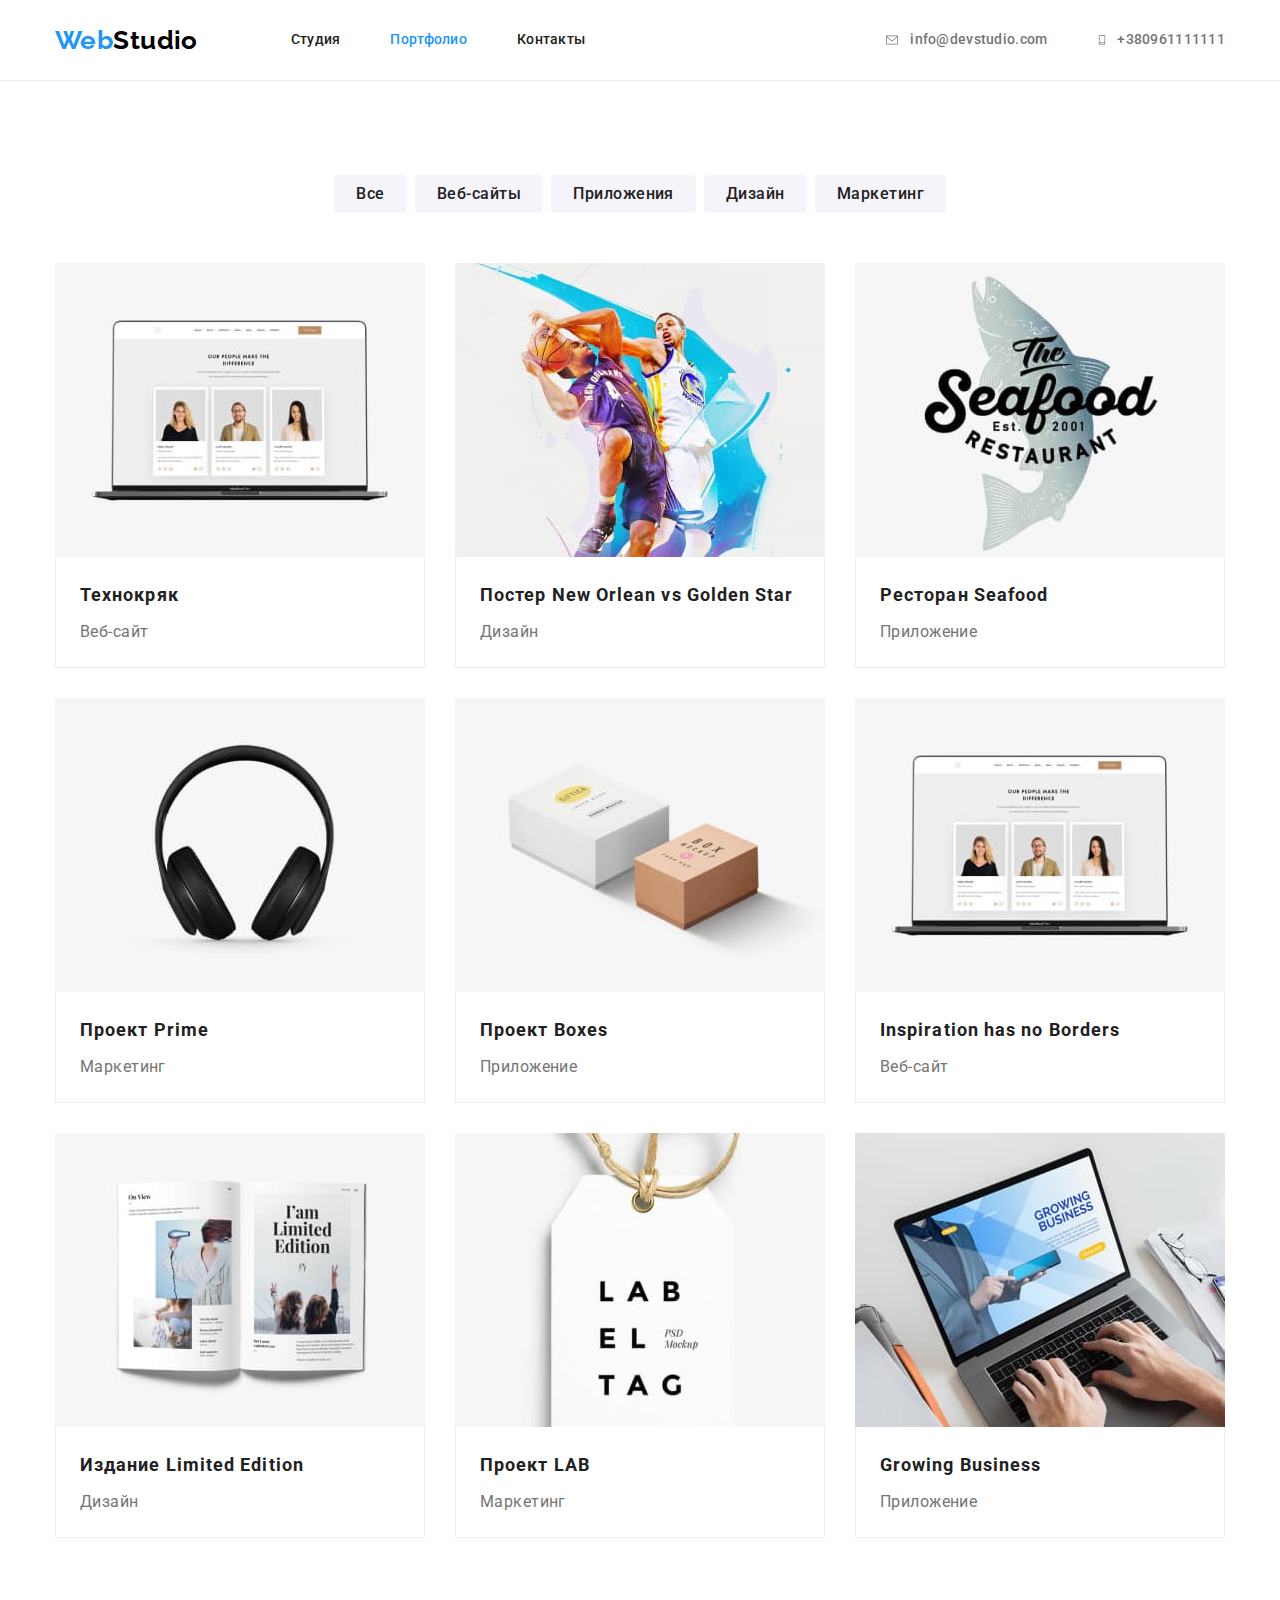
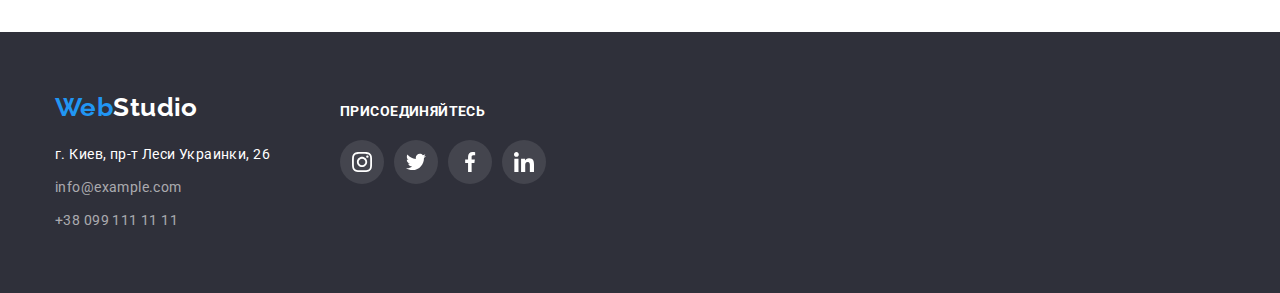
==== portfolio.html @ c9901d90 "add sprite,icons" ====
<!DOCTYPE html>
<html lang="ru">

<head>
    <meta charset="UTF-8" />
    <meta http-equiv="X-UA-Compatible" content="IE=edge" />
    <meta name="viewport" content="width=device-width, initial-scale=1.0" />
    <title>Document</title>
    <link rel="stylesheet"
        href="https://cdnjs.cloudflare.com/ajax/libs/modern-normalize/1.0.0/modern-normalize.min.css" />
    <link rel="stylesheet" href="./styles/styles.css" />
    <link rel="preconnect" href="https://fonts.googleapis.com" />
    <link rel="preconnect" href="https://fonts.gstatic.com" crossorigin />
    <link
        href="https://fonts.googleapis.com/css2?family=Raleway:wght@700&family=Roboto:wght@400;500;700;900&display=swap"
        rel="stylesheet" />
</head>

<body>
    <header class="header">
        <div class="container flex">
            <nav class="main-nav">
                <a class="logo-accent logo link logo-top" href="./index.html">Web<span
                        class="logo link logo-top">Studio</span>
                </a>
                <ul class="list site-nav">
                    <li class="item"><a href="./index.html" class="nav-link link">Студия</a></li>
                    <li class="item"><a href="./portfolio.html" class="nav-link link current">Портфолио</a></li>
                    <li class="item"><a href="./index.html" class="nav-link link">Контакты</a></li>
                </ul>
            </nav>
            <ul class="list contacts">
                <li class="item"><a href="mailto:info@devstudio.com" class="nav-contact link"><svg width="16"
                            height="12" class="icon-header">
                            <use href="./images/symbol-defs.svg#icon-envelope"></use>
                        </svg>info@devstudio.com</a>
                </li>
                <li class="item"><a href="tel:+380961111111" class="nav-contact link"><svg width="10" height="16"
                            class="icon-header">
                            <use href="./images/symbol-defs.svg#icon-smartphone"></use>
                        </svg>+380961111111</a></li>
            </ul>
        </div>
    </header>
    <main>
        <section class="section">
            <div class="container">
                <h1 class="visually-hidden">Наши проекты</h1>
                <ul class="list btn-list">
                    <li class="btn-item"><button type="button" class="filter-btn btn">Все</button>
                    </li>
                    <li class="btn-item"><button type="button" class="filter-btn btn">Веб-сайты</button>
                    </li>
                    <li class="btn-item"><button type="button" class="filter-btn btn">Приложения</button>
                    </li>
                    <li class="btn-item"><button type="button" class="filter-btn btn">Дизайн</button>
                    </li>
                    <li class="btn-item"><button type="button" class="filter-btn btn">Маркетинг</button>
                    </li>
                </ul>
                <ul class="list card-list">
                    <li class="card-item"> <a><img src="./images/web-site.jpg" alt="Страница сайта" width="370"
                                class="card">
                            <div class="card-desc">
                                <h2 class="card-title">Технокряк</h2>
                                <p class="card-text">Веб-сайт</p>
                        </a>
            </div>
            </li>
            <li class="card-item"> <a><img src="./images/poster-with-basketbollers.jpg" alt="Постер с баскетболистами"
                        width="370" class="card">
                    <div class="card-desc">
                        <h2 class="card-title">Постер <span lang="en">New Orlean vs Golden Star</span>
                        </h2>
                        <p class="card-text">Дизайн</p>
                </a>
                </div>
            </li>
            <li class="card-item"> <a><img src="./images/emblem-of-restaurant.jpg" alt="Эмблема ресторана морской еды"
                        width="370" class="card">
                    <div class="card-desc">
                        <h2 class="card-title">Ресторан <span lang="en">Seafood</span>
                        </h2>
                        <p class="card-text">Приложение</p>
                </a>
                </div>
            </li>
            <li class="card-item"> <a><img src="./images/headphones.jpg" alt="Наушники" width="370" class="card">
                    <div class="card-desc">
                        <h2 class="card-title">Проект <span lang="en">Prime</span>
                        </h2>
                        <p class="card-text">Маркетинг</p>
                </a>
                </div>
            </li>
            <li class="card-item"> <a><img src="./images/boxes.jpg" alt="Две коробки" width="370" class="card">
                    <div class="card-desc">
                        <h2 class="card-title">Проект <span lang="en">Boxes</span>
                        </h2>
                        <p class="card-text">Приложение</p>
                </a>
                </div>
            </li>
            <li class="card-item"> <a><img src="./images/web-site.jpg" alt="Монитор с картой мира" width="370"
                        class="card">
                    <div class="card-desc">
                        <h2 class="card-title" lang="en">Inspiration has no Borders</h2>
                        <p class="card-text">Веб-сайт</p>
                </a>
                </div>
            </li>
            <li class="card-item"> <a><img src=" ./images/limited-edition.jpg" alt="Развернутый журнал" width="370"
                        class="card">
                    <div class="card-desc">
                        <h2 class="card-title">Издание <span lang="en">Limited Edition</span>
                        </h2>
                        <p class="card-text">Дизайн</p>
                </a>
                </div>
            </li>
            <li class="card-item"> <a><img src="./images/project-lab.jpg" alt="Бирка с надписью" width="370"
                        class="card">
                    <div class="card-desc">
                        <h2 class="card-title">Проект <span lang="en">LAB</span>
                        </h2>
                        <p class="card-text">Маркетинг</p>
                </a>
                </div>
            </li>
            <li class="card-item"><a><img src="./images/business.jpg" alt="Главная страница приложения в ноутбуке"
                        width="370" class="card">
                    <div class="card-desc">
                        <h2 lang="en" class="card-title">Growing Business</h2>
                        <p class="card-text">Приложение</p>
                </a>
                </div>
            </li>
            </ul>
            </div>
        </section>
    </main>
    <footer class="footer">
        <div class="container">
            <div class="address-section">
                <a href="./index.html" lang="en" class="logo-footer link">Web<span class="footer-logo">Studio</span></a>
                <address>
                    <ul class="list">
                        <li class="list-item">
                            <a href="https://goo.gl/maps/A3jN7ZT46rbYVK1a7" target="_blank"
                                rel="noopener nofollow noreferrer" class="maps link">г. Киев, пр-т Леси Украинки, 26</a>
                        </li>
                        <li class="list-item">
                            <a href="mailto:info@example.com" class="link-footer link">info@example.com</a>
                        </li>
                        <li class="list-item">
                            <a href="tel:+380991111111" class="link-footer link">+38 099 111 11 11</a>
                        </li>
                    </ul>
                </address>
            </div>
            <div class="join-section">
                <p class="join-text">присоединяйтесь</p>
                <ul class="footer-soc-list list">
                    <li class="footer-soc-icon">
                        <a href="" class="footer-soc-link">
                            <svg class="icon-footer" width="20" height="20">
                                <use href="./images/symbol-defs.svg#icon-instagram"></use>
                            </svg>
                        </a>
                    </li>
                    <li class="footer-soc-icon">
                        <a href="" class="footer-soc-link">
                            <svg class="icon-footer" width="20" height="20">
                                <use href="./images/symbol-defs.svg#icon-twitter"></use>
                            </svg>
                        </a>
                    </li>
                    <li class="footer-soc-icon">
                        <a href="" class="footer-soc-link">
                            <svg class="icon-footer" width="20" height="20">
                                <use href="./images/symbol-defs.svg#icon-facebook"></use>
                            </svg>
                        </a>
                    </li>
                    <li class="footer-soc-icon">
                        <a href="" class="footer-soc-link">
                            <svg class="icon-footer" width="20" height="20">
                                <use href="./images/symbol-defs.svg#icon-linkedin"></use>
                            </svg>
                        </a>
                    </li>
                </ul>
            </div>
        </div>
    </footer>
</body>

</html>
---- styles/styles.css ----
:root {
  --title-text-color: #212121;
  --btn-text-color: #212121;
  --action-text-color: #2196f3;
  --main-text-color: #757575;
  --accent-color: #2196f3;
  --background: #2f303a;
  --background-btn-color: #f5f4fa;
  --hero-text-color: #ffffff;
  --icon-color: #afb1b8;
}
body {
  font-family: 'Roboto', sans-serif;
  color: var(--main-text-color);
  background-color: #ffffff;
  font-size: 14px;
  letter-spacing: 0.03em;
}
p,
h1,
h2,
h3,
h4,
h5,
h6 {
  margin: 0;
}
img {
  display: block;
  max-width: 100%;
  height: auto;
}
address {
  font-style: normal;
}
.section {
  padding-top: 94px;
  padding-bottom: 94px;
}
.container {
  width: 1200px;
  margin: 0 auto;
  padding: 0 15px;
}
.link {
  text-decoration: none;
}
.list {
  padding: 0;
  margin: 0;
  list-style: none;
}
.btn {
  cursor: pointer;
  display: inline-block;
  text-align: center;
  border-radius: 4px;
  border: none;
}
/* --------HEADER-------- */
.container.flex {
  display: flex;
}
.logo {
  display: inline-block;

  font-family: 'Raleway', sans-serif;
  font-weight: 700;
  font-size: 26px;
  line-height: 1.19;
  color: #000000;
}
.logo-accent {
  color: var(--accent-color);
}
.header {
  border-bottom: 1px solid #ececec;
}
.main-nav {
  display: flex;
  align-items: center;
}
.site-nav {
  display: flex;
  margin-left: 93px;
}
.site-nav .item:not(:last-child) {
  margin-right: 50px;
}
.nav-link,
.nav-contact {
  display: flex;
  padding-top: 32px;
  padding-bottom: 32px;
  align-items: center;

  color: #212121;

  font-weight: 500;
  font-size: 14px;
  line-height: 1.14;
  letter-spacing: 0.02em;
}
.nav-contact {
  color: #757575;
}
.icon-header {
  margin-right: 10px;
  fill: currentColor;
}
.icon-header:hover {
  color: var(--accent-color);
}
.nav-link:hover,
.nav-link:focus,
.nav-contact:hover,
.nav-contact:focus {
  color: var(--action-text-color);
}
.current {
  color: var(--action-text-color);
}
.contacts {
  display: flex;
  margin-left: auto;
}
.contacts .item:not(:last-child) {
  margin-right: 50px;
}

/* --------BODY-HERO-------- */
.hero {
  padding-top: 200px;
  padding-bottom: 200px;

  background-color: var(--background);
  background-image: linear-gradient(to right, rgba(47, 48, 58, 0.4), rgba(47, 48, 58, 0.4)),
    url(../images/hero-background.jpg);
  background-repeat: no-repeat;
  background-position: center;
  background-size: cover;
  text-align: center;
}
.hero-title {
  margin: 0 auto 30px auto;
  width: 696px;

  color: var(--hero-text-color);

  font-weight: 900;
  font-size: 44px;
  line-height: 1.36;
  letter-spacing: 0.06em;
  text-transform: uppercase;
}
.hero-btn {
  min-width: 200px;
  padding: 10px 32px;

  color: var(--hero-text-color);
  background-color: var(--accent-color);

  font-family: inherit;
  font-weight: 700;
  font-size: 16px;
  line-height: 1.88;
  letter-spacing: 0.06em;
}
.hero-btn:hover,
.hero-btn:focus {
  background-color: #188ce8;
}
/* --------BODY-FEATURES-------- */
.visually-hidden {
  position: absolute;
  width: 1px;
  height: 1px;
  margin: -1px;
  border: 0;
  padding: 0;

  white-space: nowrap;
  clip-path: inset(100%);
  clip: rect(0 0 0 0);
  overflow: hidden;
}
.features-icon {
  display: flex;
  justify-content: center;
  align-items: center;
  margin-bottom: 30px;
  background-color: var(--background-btn-color);
  width: 270px;
  height: 120px;
  border-radius: 4px;
}

.features-title {
  margin-bottom: 10px;

  color: var(--title-text-color);

  font-size: 14px;
  line-height: 1.14;
  text-transform: uppercase;
}
.features-text {
  font-size: 14px;
  line-height: 1.71;
  color: var(--main-text-color);
}
.features-list {
  display: flex;
}
.features-item {
  width: 270px;
}
.features-item:not(:last-child) {
  margin-right: 30px;
}
/* --------BODY-ACTIVITIES-------- */
.activities {
  padding-bottom: 94px;
}
.activities-title {
  margin-bottom: 50px;

  color: var(--title-text-color);

  font-size: 36px;
  line-height: 1.16;
  text-align: center;
}
.activities-list {
  display: flex;
}
.activities-item:not(:last-child) {
  margin-right: 30px;
}
/* --------BODY-TEAM-------- */
.team {
  background-color: #f5f4fa;
}
.team-title {
  margin-bottom: 50px;

  color: var(--title-text-color);

  font-size: 36px;
  line-height: 1.18;
  text-align: center;
}
.team-member {
  margin-bottom: 10px;

  color: var(--title-text-color);

  font-weight: 500;
  font-size: 16px;
  line-height: 1.18;
}
.team-text {
  color: var(--main-text-color);

  font-size: 16px;
  line-height: 1.18;
  margin-bottom: 16px;
}
.team-desc {
  padding-top: 30px;
  padding-bottom: 30px;

  width: 270px;
  text-align: center;
}
.team-list {
  display: flex;
}
.team-item:not(:last-child) {
  margin-right: 30px;
}
.team-item {
  background-color: var(--hero-text-color);
  box-shadow: 0px 1px 3px rgba(0, 0, 0, 0.12), 0px 1px 1px rgba(0, 0, 0, 0.14),
    0px 2px 1px rgba(0, 0, 0, 0.2);

  border-radius: 0px 0px 4px 4px;
}
.team-soc-list {
  display: flex;
  justify-content: center;
}
.team-soc-icon:not(:last-child) {
  margin-right: 10px;
}
.team-soc-link {
  display: flex;
  align-items: center;
  justify-content: center;

  color: var(--icon-color);

  width: 44px;
  height: 44px;
  border-radius: 50%;
}
.icon-team {
  fill: currentColor;
}
.team-soc-link:hover,
.team-soc-link:focus {
  color: var(--background-btn-color);
  background-color: var(--accent-color);
}
/* --------CLIENTS-------- */
.section-clients {
  padding-top: 94px;
  padding-bottom: 94px;
}
.clients-title {
  margin-bottom: 50px;

  color: var(--title-text-color);

  font-size: 36px;
  line-height: 42px;
  text-align: center;
  letter-spacing: 0.03em;
}
.clients-list {
  display: flex;
  justify-content: center;
}
.icon-clients {
  fill: currentColor;
}
.clients-item {
  display: flex;
  align-items: center;
  justify-content: center;
  color: #afb1b8;
  width: 170px;
  height: 92px;
  border: 1px solid #afb1b8;
  border-radius: 4px;
}
.clients-item:not(:last-child) {
  margin-right: 30px;
}
.clients-item:hover,
.clients-item:focus {
  border-color: var(--accent-color);
  color: var(--accent-color);
}
/* --------FOOTER-------- */
.footer {
  padding-top: 60px;
  padding-bottom: 60px;

  background-color: var(--background);
}
.footer > .container {
  display: flex;
  align-items: baseline;
}
.logo-footer {
  display: inline-block;
  margin-bottom: 20px;

  color: var(--accent-color);

  font-family: 'Raleway';
  font-weight: 700;
  font-size: 26px;
  line-height: 1.19;
}
.footer-logo {
  color: var(--hero-text-color);
}

.maps {
  color: var(--hero-text-color);

  line-height: 1.71;
  font-style: normal;
}
.maps:hover,
.maps:focus {
  color: var(--accent-color);
}
.link-footer {
  color: rgba(255, 255, 255, 0.6);

  line-height: 1.71;
  font-style: normal;
}
.link-footer:hover,
.link-footer:focus {
  color: var(--accent-color);
}
.list-item:not(:last-child) {
  margin-bottom: 9px;
}
/* --------FOOTER-JOIN-------- */
.join-section {
  margin-left: 70px;
}
.join-text {
  margin-bottom: 20px;

  color: var(--hero-text-color);

  font-weight: 700;
  font-size: 14px;
  line-height: 1.14;
  letter-spacing: 0.03em;
  text-transform: uppercase;
}
.footer-soc-list {
  display: flex;
  justify-content: center;
}
.footer-soc-icon:not(:last-child) {
  margin-right: 10px;
}
.footer-soc-link {
  display: flex;
  align-items: center;
  justify-content: center;

  color: var(--hero-text-color);
  background-color: rgba(255, 255, 255, 0.1);

  width: 44px;
  height: 44px;
  border-radius: 50%;
}
.icon-footer {
  fill: currentColor;
}
.footer-soc-link:hover,
.footer-soc-link:focus {
  background-color: var(--accent-color);
}
/* --------PRODUCTS-------- */
.filter-btn {
  padding: 6px 22px;

  color: var(--btn-text-color);
  background-color: var(--background-btn-color);

  font-family: inherit;
  font-weight: 500;
  font-size: 16px;
  line-height: 1.62;
  letter-spacing: 0.03em;
  min-width: 73px;
}
.filter-btn:hover,
.filter-btn:focus {
  color: var(--hero-text-color);
  background-color: var(--accent-color);
}
.btn-list {
  display: flex;
  justify-content: center;
  margin-bottom: 50px;
}
.btn-item:not(:last-child) {
  margin-right: 8px;
}
.card-list {
  display: flex;
  flex-wrap: wrap;
}
.card-item {
  margin-right: 30px;
  margin-bottom: 30px;

  width: 370px;
}
.card-item:nth-child(3n) {
  margin-right: 0;
}
.card-item:nth-last-child(-n + 3) {
  margin-bottom: 0;
}
.card-desc {
  padding: 20px 24px 20px 24px;
  border: 1px solid #eeeeee;
  border-top: none;
}
.card-title {
  margin-bottom: 4px;

  color: var(--title-text-color);

  font-size: 18px;
  line-height: 2;
  letter-spacing: 0.06em;
}
.card-text {
  color: var(--main-text-color);

  font-size: 16px;
  line-height: 1.88;
}
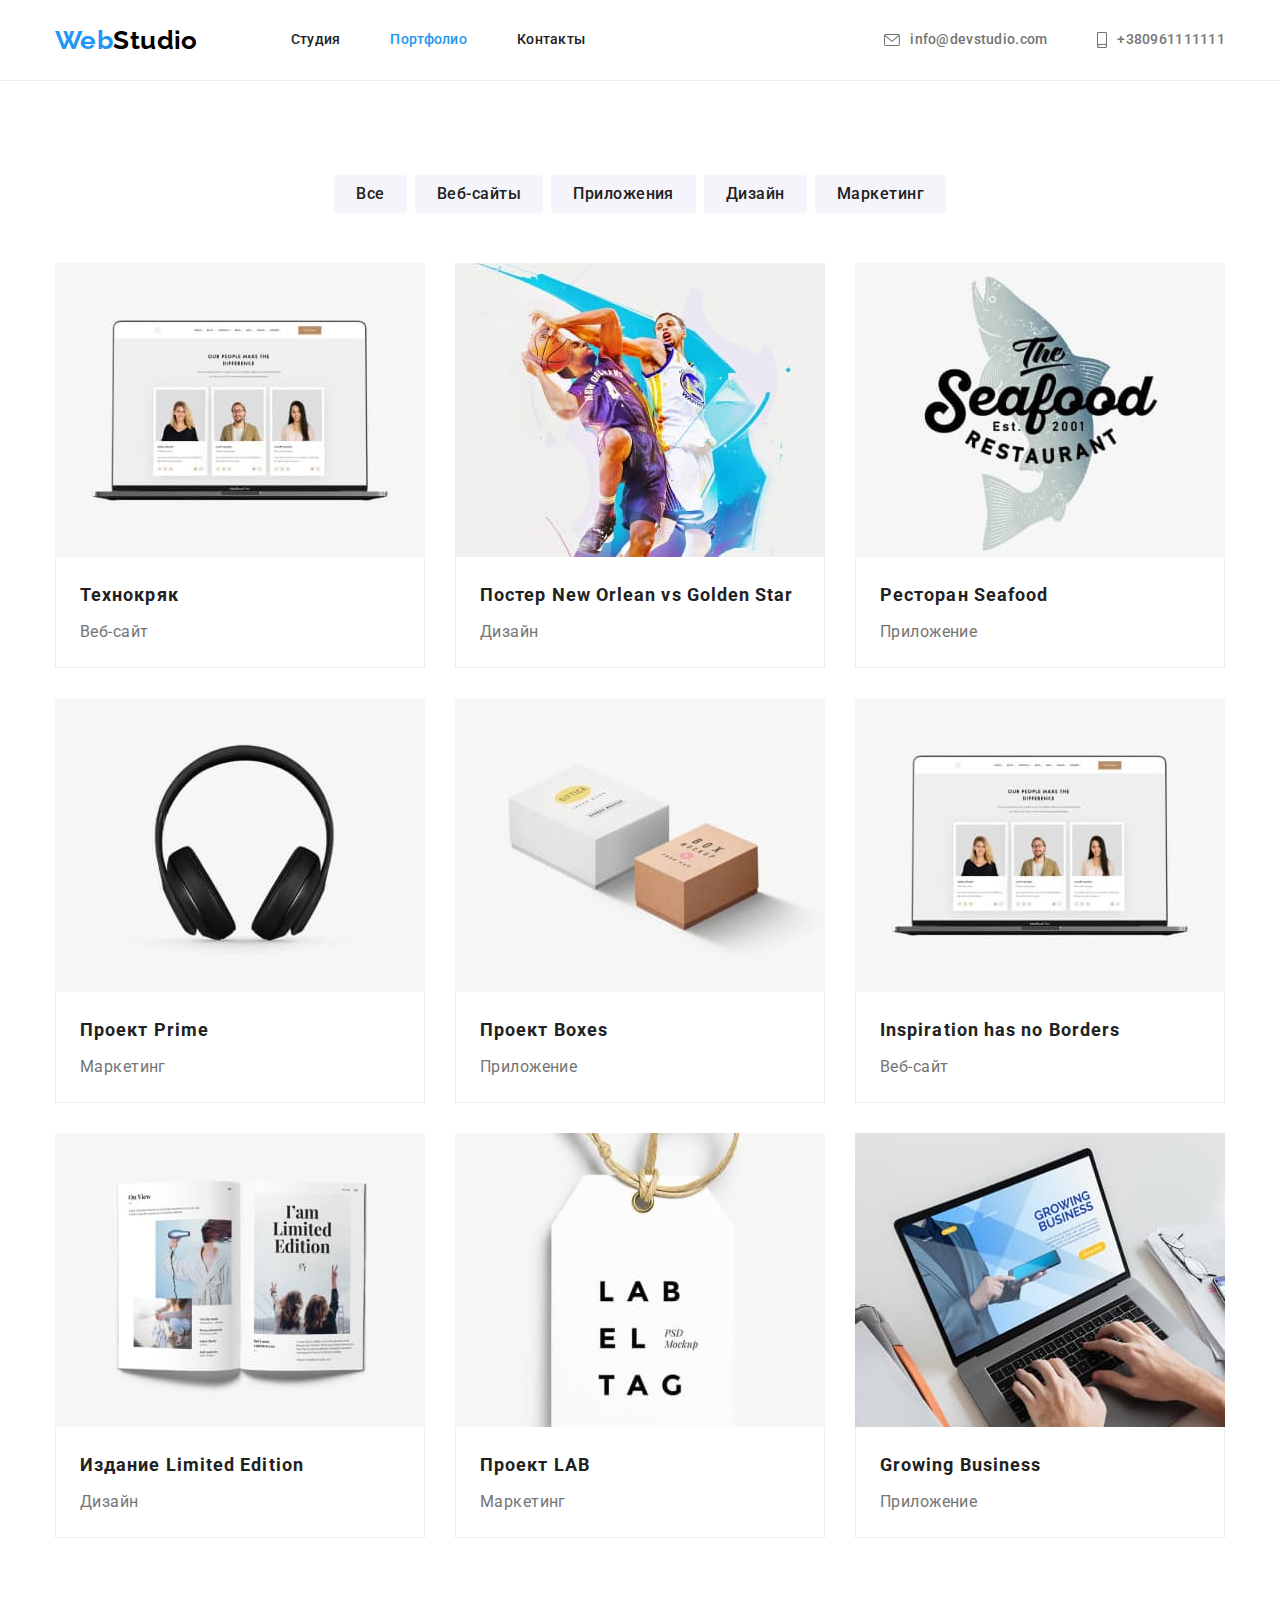
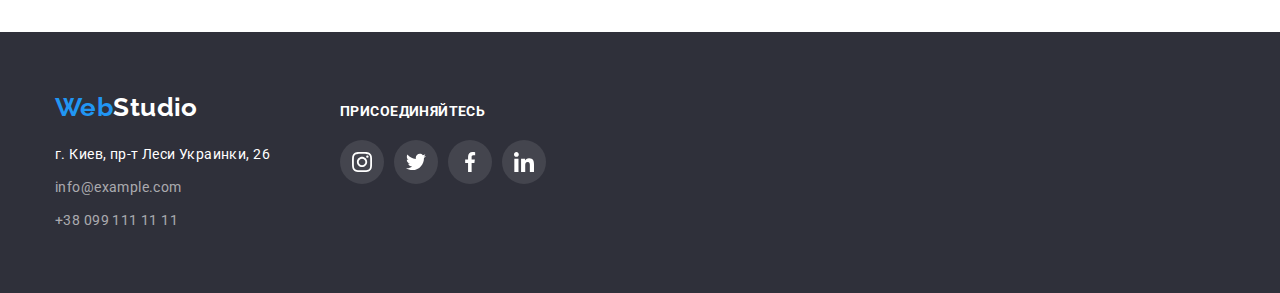
==== commit ad270306: "add focus" ====
--- a/portfolio.html
+++ b/portfolio.html
@@ -59,83 +59,85 @@
                     </li>
                 </ul>
                 <ul class="list card-list">
-                    <li class="card-item"> <a><img src="./images/web-site.jpg" alt="Страница сайта" width="370"
-                                class="card">
+                    <li class="card-item"> <a href="" class="link"><img src="./images/web-site.jpg" alt="Страница сайта"
+                                width="370" class="card">
                             <div class="card-desc">
                                 <h2 class="card-title">Технокряк</h2>
                                 <p class="card-text">Веб-сайт</p>
-                        </a>
-            </div>
-            </li>
-            <li class="card-item"> <a><img src="./images/poster-with-basketbollers.jpg" alt="Постер с баскетболистами"
-                        width="370" class="card">
-                    <div class="card-desc">
-                        <h2 class="card-title">Постер <span lang="en">New Orlean vs Golden Star</span>
-                        </h2>
-                        <p class="card-text">Дизайн</p>
-                </a>
-                </div>
-            </li>
-            <li class="card-item"> <a><img src="./images/emblem-of-restaurant.jpg" alt="Эмблема ресторана морской еды"
-                        width="370" class="card">
-                    <div class="card-desc">
-                        <h2 class="card-title">Ресторан <span lang="en">Seafood</span>
-                        </h2>
-                        <p class="card-text">Приложение</p>
-                </a>
-                </div>
-            </li>
-            <li class="card-item"> <a><img src="./images/headphones.jpg" alt="Наушники" width="370" class="card">
-                    <div class="card-desc">
-                        <h2 class="card-title">Проект <span lang="en">Prime</span>
-                        </h2>
-                        <p class="card-text">Маркетинг</p>
-                </a>
-                </div>
-            </li>
-            <li class="card-item"> <a><img src="./images/boxes.jpg" alt="Две коробки" width="370" class="card">
-                    <div class="card-desc">
-                        <h2 class="card-title">Проект <span lang="en">Boxes</span>
-                        </h2>
-                        <p class="card-text">Приложение</p>
-                </a>
-                </div>
-            </li>
-            <li class="card-item"> <a><img src="./images/web-site.jpg" alt="Монитор с картой мира" width="370"
-                        class="card">
-                    <div class="card-desc">
-                        <h2 class="card-title" lang="en">Inspiration has no Borders</h2>
-                        <p class="card-text">Веб-сайт</p>
-                </a>
-                </div>
-            </li>
-            <li class="card-item"> <a><img src=" ./images/limited-edition.jpg" alt="Развернутый журнал" width="370"
-                        class="card">
-                    <div class="card-desc">
-                        <h2 class="card-title">Издание <span lang="en">Limited Edition</span>
-                        </h2>
-                        <p class="card-text">Дизайн</p>
-                </a>
-                </div>
-            </li>
-            <li class="card-item"> <a><img src="./images/project-lab.jpg" alt="Бирка с надписью" width="370"
-                        class="card">
-                    <div class="card-desc">
-                        <h2 class="card-title">Проект <span lang="en">LAB</span>
-                        </h2>
-                        <p class="card-text">Маркетинг</p>
-                </a>
-                </div>
-            </li>
-            <li class="card-item"><a><img src="./images/business.jpg" alt="Главная страница приложения в ноутбуке"
-                        width="370" class="card">
-                    <div class="card-desc">
-                        <h2 lang="en" class="card-title">Growing Business</h2>
-                        <p class="card-text">Приложение</p>
-                </a>
-                </div>
-            </li>
-            </ul>
+                            </div>
+                        </a>
+                    </li>
+                    <li class="card-item"> <a href="" class="link"><img src="./images/poster-with-basketbollers.jpg"
+                                alt="Постер с баскетболистами" width="370" class="card">
+                            <div class="card-desc">
+                                <h2 class="card-title">Постер <span lang="en">New Orlean vs Golden Star</span>
+                                </h2>
+                                <p class="card-text">Дизайн</p>
+                            </div>
+                        </a>
+                    </li>
+                    <li class="card-item"> <a href="" class="link"><img src="./images/emblem-of-restaurant.jpg"
+                                alt="Эмблема ресторана морской еды" width="370" class="card">
+                            <div class="card-desc">
+                                <h2 class="card-title">Ресторан <span lang="en">Seafood</span>
+                                </h2>
+                                <p class="card-text">Приложение</p>
+                            </div>
+                        </a>
+                    </li>
+                    <li class="card-item"> <a href="" class="link"><img src="./images/headphones.jpg" alt="Наушники"
+                                width="370" class="card">
+                            <div class="card-desc">
+                                <h2 class="card-title">Проект <span lang="en">Prime</span>
+                                </h2>
+                                <p class="card-text">Маркетинг</p>
+                            </div>
+                        </a>
+                    </li>
+                    <li class="card-item"> <a href="" class="link"><img src="./images/boxes.jpg" alt="Две коробки"
+                                width="370" class="card">
+                            <div class="card-desc">
+                                <h2 class="card-title">Проект <span lang="en">Boxes</span>
+                                </h2>
+                                <p class="card-text">Приложение</p>
+                            </div>
+                        </a>
+                    </li>
+                    <li class="card-item"> <a href="" class="link"><img src="./images/web-site.jpg"
+                                alt="Монитор с картой мира" width="370" class="card">
+                            <div class="card-desc">
+                                <h2 class="card-title" lang="en">Inspiration has no Borders</h2>
+                                <p class="card-text">Веб-сайт</p>
+                            </div>
+                        </a>
+                    </li>
+                    <li class="card-item"> <a href="" class="link"><img src=" ./images/limited-edition.jpg"
+                                alt="Развернутый журнал" width="370" class="card">
+                            <div class="card-desc">
+                                <h2 class="card-title">Издание <span lang="en">Limited Edition</span>
+                                </h2>
+                                <p class="card-text">Дизайн</p>
+                            </div>
+                        </a>
+                    </li>
+                    <li class="card-item"> <a href="" class="link"><img src="./images/project-lab.jpg"
+                                alt="Бирка с надписью" width="370" class="card">
+                            <div class="card-desc">
+                                <h2 class="card-title">Проект <span lang="en">LAB</span>
+                                </h2>
+                                <p class="card-text">Маркетинг</p>
+                            </div>
+                        </a>
+                    </li>
+                    <li class="card-item"><a href="" class="link"><img src="./images/business.jpg"
+                                alt="Главная страница приложения в ноутбуке" width="370" class="card">
+                            <div class="card-desc">
+                                <h2 lang="en" class="card-title">Growing Business</h2>
+                                <p class="card-text">Приложение</p>
+                            </div>
+                        </a>
+                    </li>
+                </ul>
             </div>
         </section>
     </main>
--- a/styles/styles.css
+++ b/styles/styles.css
@@ -102,7 +102,7 @@
   letter-spacing: 0.02em;
 }
 .nav-contact {
-  color: #757575;
+  color: var(--main-text-color);
 }
 .icon-header {
   margin-right: 10px;
@@ -140,6 +140,9 @@
   background-position: center;
   background-size: cover;
   text-align: center;
+  max-width: 1600px;
+  height: 600px;
+  margin: 0 auto;
 }
 .hero-title {
   margin: 0 auto 30px auto;
@@ -331,10 +334,13 @@
   display: flex;
   justify-content: center;
 }
+.clients-item:not(:last-child) {
+  margin-right: 30px;
+}
 .icon-clients {
   fill: currentColor;
 }
-.clients-item {
+.clients-link-icon {
   display: flex;
   align-items: center;
   justify-content: center;
@@ -344,11 +350,9 @@
   border: 1px solid #afb1b8;
   border-radius: 4px;
 }
-.clients-item:not(:last-child) {
-  margin-right: 30px;
-}
-.clients-item:hover,
-.clients-item:focus {
+
+.clients-link-icon:hover,
+.clients-link-icon:focus {
   border-color: var(--accent-color);
   color: var(--accent-color);
 }
@@ -460,6 +464,8 @@
 .filter-btn:focus {
   color: var(--hero-text-color);
   background-color: var(--accent-color);
+  box-shadow: 0px 3px 1px rgba(0, 0, 0, 0.1), 0px 1px 2px rgba(0, 0, 0, 0.08),
+    0px 2px 2px rgba(0, 0, 0, 0.12);
 }
 .btn-list {
   display: flex;
@@ -484,6 +490,11 @@
 }
 .card-item:nth-last-child(-n + 3) {
   margin-bottom: 0;
+}
+.card-item:hover,
+.card-item:focus {
+  box-shadow: 0px 1px 1px rgba(0, 0, 0, 0.12), 0px 4px 4px rgba(0, 0, 0, 0.06),
+    1px 4px 6px rgba(0, 0, 0, 0.16);
 }
 .card-desc {
   padding: 20px 24px 20px 24px;
